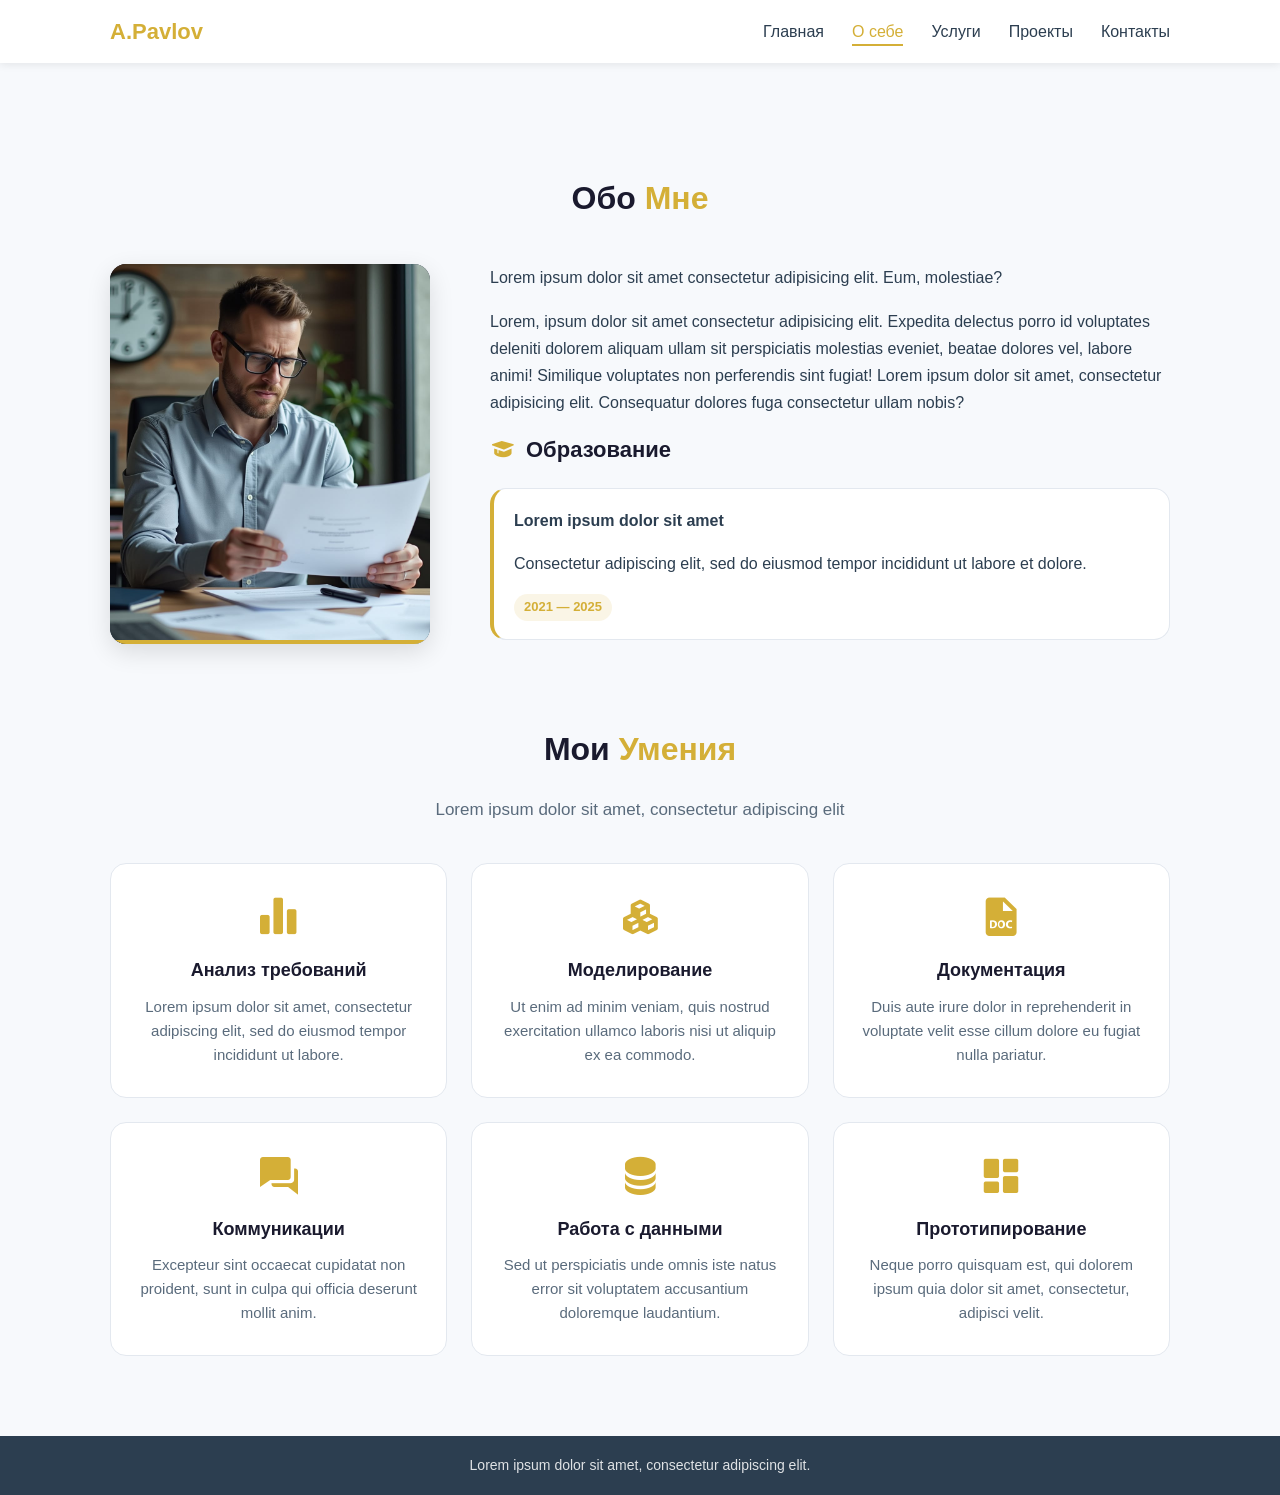
==== about.html @ 717a9bc2 "Верстка стриницы About" ====
<!DOCTYPE html>
<html lang="ru">
<head>
    <meta charset="UTF-8">
    <meta name="viewport" content="width=device-width, initial-scale=1.0">

    <!-- Подключаем общие стили для всех страниц -->
    <link rel="stylesheet" href="css/style.css">
    <!-- Подключаем стили страницы «Главная» -->
    <link rel="stylesheet" href="css/about.css">
    <!-- Подключаем иконки Boxicons -->
    <link href="https://unpkg.com/boxicons@2.1.4/css/boxicons.min.css" rel="stylesheet">

    <title>Обо мне | A.Pavlov</title>
</head>

<body>
    <!-- Шапка сайта с навигационной панелью -->
    <header class="header">
        <div class="container header_inner">
            <!-- Логотип / название сайта -->
            <a href="index.html" class="logo">A.Pavlov</a>

            <!-- Навигационное меню -->
            <nav class="nav">
                <ul class="nav_list">
                    <li class="nav_item"><a href="index.html" class="nav_link">Главная</a></li>
                    <li class="nav_item"><a href="about.html" class="nav_link nav_link--active">О себе</a></li>
                    <li class="nav_item"><a href="services.html" class="nav_link">Услуги</a></li>
                    <li class="nav_item"><a href="projects.html" class="nav_link">Проекты</a></li>
                    <li class="nav_item"><a href="contacts.html" class="nav_link">Контакты</a></li>
                </ul>
            </nav>
        </div>
    </header>

    <section class="about">
        <div class="container">
            <h2 class="section_title">Обо <span>Мне</span></h2>
            <div class="about_content">
                <div class="about_photo">
                    <img src="accets/about.jpg" alt="about_img">
                </div>
                <div class="about_info">
                    <p>Lorem ipsum dolor sit amet consectetur adipisicing elit. Eum, molestiae?</p>
                    <p>Lorem, ipsum dolor sit amet consectetur adipisicing elit. 
                        Expedita delectus porro id voluptates deleniti dolorem aliquam ullam sit 
                        perspiciatis molestias eveniet, beatae dolores vel, labore animi! 
                        Similique voluptates non perferendis sint fugiat! Lorem ipsum dolor sit amet, consectetur adipisicing elit. 
                        Consequatur dolores fuga consectetur ullam nobis?
                    </p>

                    <h3 class="about_edu_title"><i class="bx bxs-graduation"></i> Образование</h3>
                    <div class="about_edu">
                        <div class="about_edu_item">
                            <p class="about_edu_name">Lorem ipsum dolor sit amet</p>
                            <p class="about_edu_text">Consectetur adipiscing elit, sed do eiusmod tempor incididunt ut labore et dolore.</p>
                            <span class="about_edu_year">2021 — 2025</span>
                        </div>
                    </div>
                </div>
            </div>
        </div>
    </section>

    <section class="skills">
        <div class="container">
            <h2 class="section_title">Мои <span>Умения</span></h2>
            <p class="skills_subtitle">Lorem ipsum dolor sit amet, consectetur adipiscing elit</p>

            <div class="skills_grid">
                <article class="skills_card">
                    <i class="bx bxs-bar-chart-alt-2 skills_card_icon"></i>
                    <h3 class="skills_card_title">Анализ требований</h3>
                    <p class="skills_card_text">Lorem ipsum dolor sit amet, consectetur adipiscing elit, sed do eiusmod tempor incididunt ut labore.</p>
                </article>

                <article class="skills_card">
                    <i class="bx bxs-component skills_card_icon"></i>
                    <h3 class="skills_card_title">Моделирование</h3>
                    <p class="skills_card_text">Ut enim ad minim veniam, quis nostrud exercitation ullamco laboris nisi ut aliquip ex ea commodo.</p>
                </article>

                <article class="skills_card">
                    <i class="bx bxs-file-doc skills_card_icon"></i>
                    <h3 class="skills_card_title">Документация</h3>
                    <p class="skills_card_text">Duis aute irure dolor in reprehenderit in voluptate velit esse cillum dolore eu fugiat nulla pariatur.</p>
                </article>

                <article class="skills_card">
                    <i class="bx bxs-conversation skills_card_icon"></i>
                    <h3 class="skills_card_title">Коммуникации</h3>
                    <p class="skills_card_text">Excepteur sint occaecat cupidatat non proident, sunt in culpa qui officia deserunt mollit anim.</p>
                </article>

                <article class="skills_card">
                    <i class="bx bxs-data skills_card_icon"></i>
                    <h3 class="skills_card_title">Работа с данными</h3>
                    <p class="skills_card_text">Sed ut perspiciatis unde omnis iste natus error sit voluptatem accusantium doloremque laudantium.</p>
                </article>

                <article class="skills_card">
                    <i class="bx bxs-dashboard skills_card_icon"></i>
                    <h3 class="skills_card_title">Прототипирование</h3>
                    <p class="skills_card_text">Neque porro quisquam est, qui dolorem ipsum quia dolor sit amet, consectetur, adipisci velit.</p>
                </article>
            </div>
        </div>
    </section>

    <footer class="footer">
        <div class="container">
            <p class="footer_text">Lorem ipsum dolor sit amet, consectetur adipiscing elit.</p>
        </div>
    </footer>
</body>
---- css/style.css ----
:root {
    --accent: #d4af37;
    --accent-hover: #b8962e;
    --text-primary: #2c3e50;
    --text-dark: #1a1a2e;
    --text-muted: #5a6b7c;
    --bg-light: #f7f9fc;
    --bg-white: #ffffff;
    --bg-dark: #1a1a2e;
    --bg-dark-alt: #2c3e50;
    --border: #e3e8ef;
    --radius: 16px;
    --card-shadow: 0 8px 24px rgba(0, 0, 0, 0.12);
}

* {
    margin: 0;
    padding: 0;
    box-sizing: border-box; /* размеры элементов считаются вместе с рамками и отступами */
}

html {
    scroll-behavior: smooth; /* плавная прокрутка страницы */
}

body {
    font-family: "Segoe UI", Arial, sans-serif; /* основной шрифт сайта */
    font-size: 16px;
    line-height: 1.6;
    color: #2c3e50; /* основной цвет текста */
    background-color: #f7f9fc; /* светлый фон страницы */
    display: flex;
    flex-direction: column;
    min-height: 100vh; /* подвал прижимается к низу даже на коротких страницах */
}

/* Убираем стандартное подчёркивание у ссылок */
a {
    text-decoration: none;
    color: inherit;
}

.section_title span {
    color: var(--accent);
    font-weight: 600;
}

/* ---------- Контейнер для ограничения ширины ---------- */
.container {
    width: 100%;
    max-width: 1100px; /* максимальная ширина контента */
    margin: 0 auto; /* центрируем контейнер */
    padding: 0 20px;
}

/* ---------- Шапка сайта и навигация ---------- */
.header {
    background-color: #ffffff; /* белый фон шапки */
    box-shadow: 0 2px 8px rgba(0, 0, 0, 0.08); /* лёгкая тень под шапкой */
    position: sticky;
    top: 0; /* шапка закрепляется сверху при прокрутке */
    z-index: 100;
}

/* Внутренний блок шапки: логотип слева, меню справа */
.header_inner {
    display: flex;
    align-items: center;
    justify-content: space-between;
    padding-top: 14px;
    padding-bottom: 14px;
}

/* Логотип / название сайта */
.logo {
    font-size: 22px;
    font-weight: 700;
    color: #d4af37; /* акцентный цвет логотипа */
    transition: color 0.3s ease;
}

.logo:hover {
    color: #b8962e; /* затемнение логотипа при наведении */
}

/* Список пунктов меню */
.nav_list {
    list-style: none;
    display: flex;
    gap: 28px; /* расстояние между пунктами меню */
}

/* Пункты меню — вид ссылок */
.nav_link {
    font-size: 16px;
    font-weight: 500;
    color: #2c3e50;
    padding-bottom: 4px;
    border-bottom: 2px solid transparent; /* место под активную линию без сдвига */
    transition: color 0.3s ease, border-color 0.3s ease;
}

/* Подсветка текста и нижней линии при наведении */
.nav_link:hover {
    color: #d4af37;
    border-bottom-color: #d4af37;
}

/* Активный пункт меню — текущая страница */
.nav_link--active {
    color: #d4af37;
    border-bottom-color: #d4af37;
}

/* ---------- Базовая кнопка ---------- */
.btn {
    display: inline-block;
    padding: 12px 28px;
    font-size: 16px;
    font-weight: 600;
    border-radius: 30px; /* скруглённая кнопка-«пилюля» */
    cursor: pointer;
    text-align: center;
    transition: background-color 0.3s ease, color 0.3s ease, transform 0.2s ease;
    border: 2px solid transparent;
}

/* Основная (заливная) кнопка — общий вариант, детальнее раскрашивается в home.css */
.btn--primary {
    background-color: #d4af37;
    color: #ffffff;
}

/* Вторичная (контурная) кнопка — общий вариант */
.btn--secondary {
    background-color: transparent;
    border-color: #d4af37;
    color: #d4af37;
}

/* ---------- Подвал сайта ---------- */
.footer {
    margin-top: auto; /* прижимает подвал к низу страницы */
    background-color: #2c3e50;
    color: #ffffff;
    text-align: center;
    padding: 18px 20px;
}

.footer_text {
    font-size: 14px;
    opacity: 0.85;
}
---- css/about.css ----
.about {
    padding-top: 110px;
    padding-bottom: 80px;
    flex: 1;
}

.section_title {
    font-size: 32px;
    font-weight: 700;
    color: var(--text-dark);
    margin-bottom: 40px;
    text-align: center;
}

.about_content {
    display: flex;
    gap: 60px;
    align-items: flex-start;
}

.about_photo {
    flex: 0 0 320px;
    width: 320px;
    height: 380px;
    border-radius: var(--radius);
    background: linear-gradient(135deg, var(--bg-dark), var(--bg-dark-alt));
    display: flex;
    align-items: center;
    justify-content: center;
    box-shadow: var(--card-shadow);
    position: relative;
    overflow: hidden;
}

.about_photo img {
    width: 100%;
    height: 100%;
    object-fit: cover;
    display: block;
}

.about_photo::after {
    content: '';
    position: absolute;
    bottom: 0;
    left: 0;
    right: 0;
    height: 4px;
    background: var(--accent);
}

.about_info {
    flex: 1;
}

.about_info p {
    font-size: 16px;
    color: var(--text-primary);
    line-height: 1.7;
    margin-bottom: 16px;
}

.about_bio {
    font-size: 1.05rem;
    line-height: 1.8;
    color: var(--text-muted);
    margin-bottom: 32px;
}

.about_edu_title {
    font-size: 22px;
    font-weight: 700;
    color: var(--text-dark);
    margin-bottom: 20px;
    display: flex;
    align-items: center;
    gap: 10px;
}

.about_edu_title i {
    font-size: 26px;
    color: var(--accent);
}

.about_edu {
    display: flex;
    flex-direction: column;
    gap: 16px;
}

.about_edu_item {
    background: var(--bg-white);
    border: 1px solid var(--border);
    border-left: 4px solid var(--accent);
    border-radius: var(--radius);
    padding: 18px 20px;
    transition: transform 0.3s ease, box-shadow 0.3s ease;
}

.about_edu_item:hover {
    transform: translateY(-3px);
    box-shadow: var(--card-shadow);
}

.about_edu_name {
    font-size: 16px;
    font-weight: 600;
    color: var(--text-dark);
    margin-bottom: 6px;
}

.about_edu_text {
    font-size: 14px;
    color: var(--text-muted);
    line-height: 1.6;
    margin-bottom: 10px;
}

.about_edu_year {
    display: inline-block;
    font-size: 13px;
    font-weight: 600;
    color: var(--accent);
    background: rgba(212, 175, 55, 0.12);
    padding: 3px 10px;
    border-radius: 20px;
}

@media (max-width: 768px) {
    .about_content {
        flex-direction: column;
        align-items: center;
    }

    .about_photo {
        flex: none;
        width: 260px;
        height: 310px;
    }

    .section_title {
        font-size: 26px;
    }
}

/* ========================================================= */
/* ---------- Секция Skills (Умения) ---------- */
.skills {
    padding-bottom: 80px;
}

.skills_subtitle {
    text-align: center;
    color: var(--text-muted);
    font-size: 17px;
    max-width: 640px;
    margin: -20px auto 40px;
}

.skills_grid {
    display: grid;
    grid-template-columns: repeat(3, 1fr);
    gap: 24px;
}

.skills_card {
    background: var(--bg-white);
    border: 1px solid var(--border);
    border-radius: var(--radius);
    padding: 30px 24px;
    text-align: center;
    transition: transform 0.3s ease, box-shadow 0.3s ease;
}

.skills_card:hover {
    transform: translateY(-6px);
    box-shadow: var(--card-shadow);
}

.skills_card_icon {
    display: inline-block;
    font-size: 46px;
    color: var(--accent);
    margin-bottom: 16px;
}

.skills_card_title {
    font-size: 18px;
    font-weight: 600;
    color: var(--text-dark);
    margin-bottom: 10px;
}

.skills_card_text {
    font-size: 15px;
    color: var(--text-muted);
    line-height: 1.6;
}

@media (max-width: 900px) {
    .skills_grid {
        grid-template-columns: repeat(2, 1fr);
    }
}

@media (max-width: 520px) {
    .skills_grid {
        grid-template-columns: 1fr;
    }
}
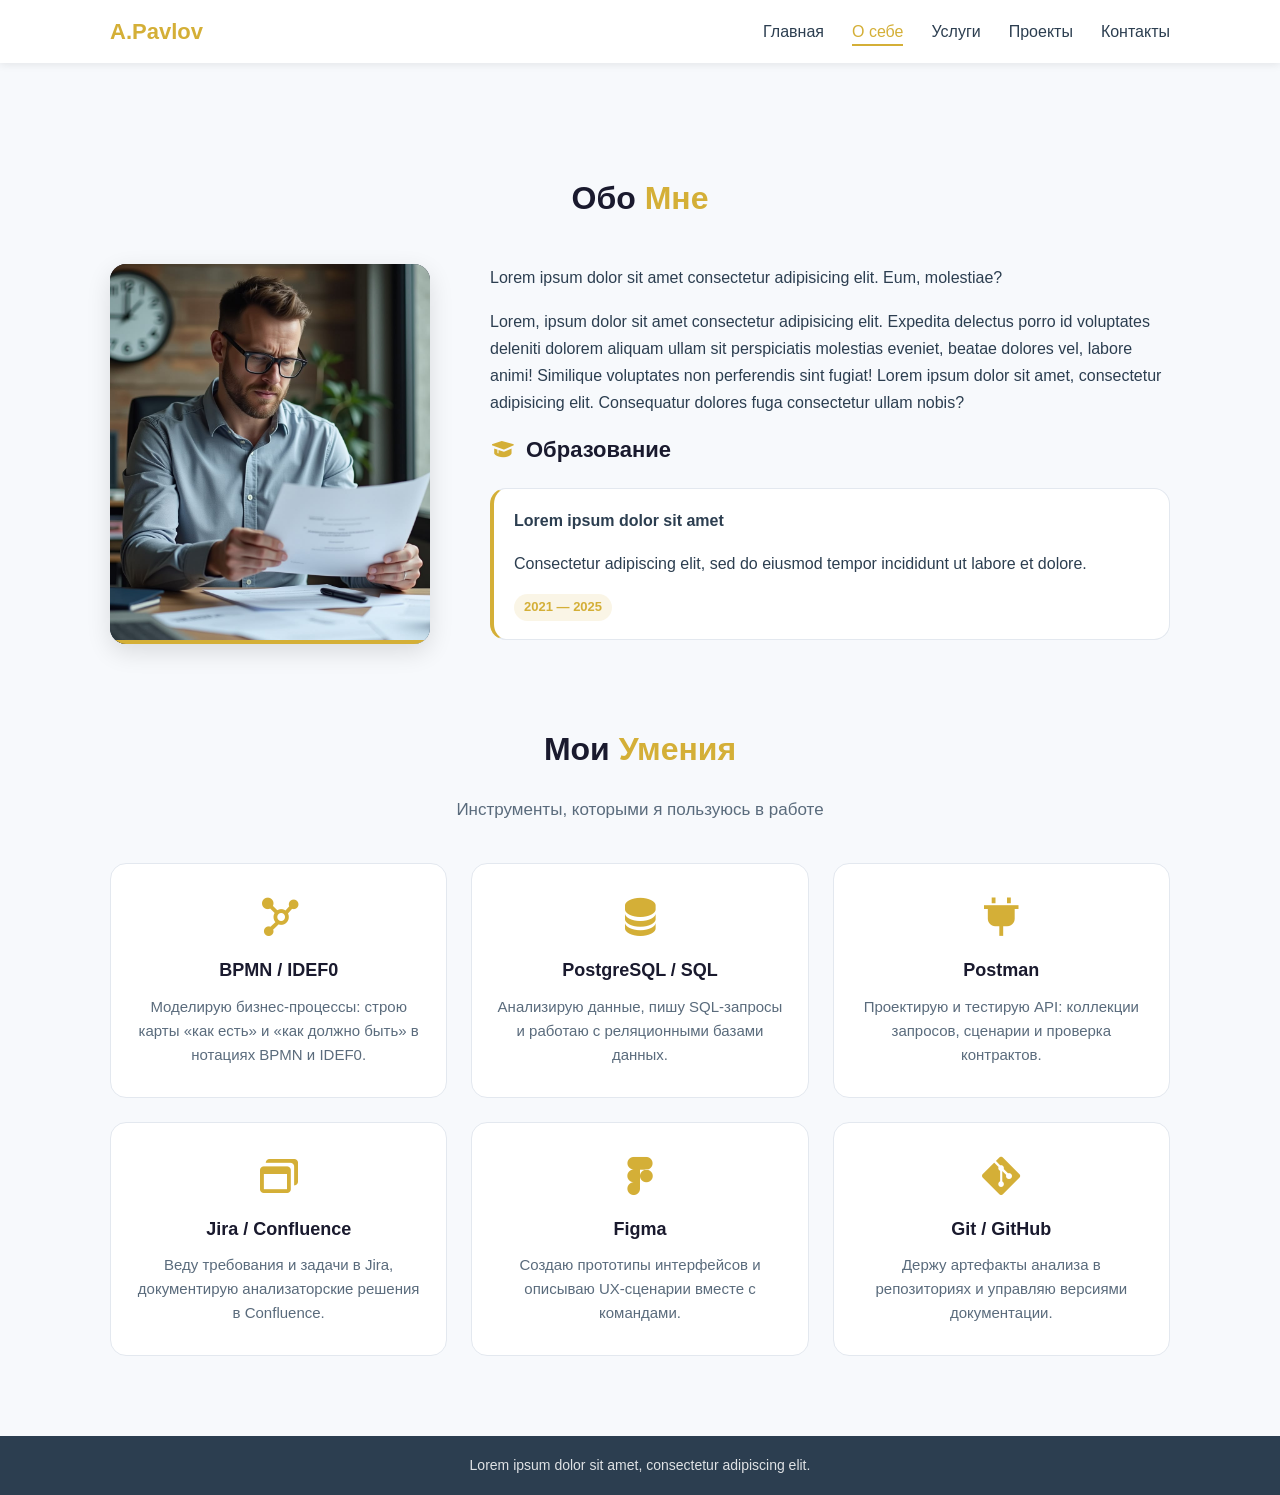
==== commit 1ed287e6: "Реализация страницы Услуг" ====
--- a/about.html
+++ b/about.html
@@ -66,43 +66,43 @@
     <section class="skills">
         <div class="container">
             <h2 class="section_title">Мои <span>Умения</span></h2>
-            <p class="skills_subtitle">Lorem ipsum dolor sit amet, consectetur adipiscing elit</p>
+            <p class="skills_subtitle">Инструменты, которыми я пользуюсь в работе</p>
 
             <div class="skills_grid">
                 <article class="skills_card">
-                    <i class="bx bxs-bar-chart-alt-2 skills_card_icon"></i>
-                    <h3 class="skills_card_title">Анализ требований</h3>
-                    <p class="skills_card_text">Lorem ipsum dolor sit amet, consectetur adipiscing elit, sed do eiusmod tempor incididunt ut labore.</p>
-                </article>
-
-                <article class="skills_card">
-                    <i class="bx bxs-component skills_card_icon"></i>
-                    <h3 class="skills_card_title">Моделирование</h3>
-                    <p class="skills_card_text">Ut enim ad minim veniam, quis nostrud exercitation ullamco laboris nisi ut aliquip ex ea commodo.</p>
-                </article>
-
-                <article class="skills_card">
-                    <i class="bx bxs-file-doc skills_card_icon"></i>
-                    <h3 class="skills_card_title">Документация</h3>
-                    <p class="skills_card_text">Duis aute irure dolor in reprehenderit in voluptate velit esse cillum dolore eu fugiat nulla pariatur.</p>
-                </article>
-
-                <article class="skills_card">
-                    <i class="bx bxs-conversation skills_card_icon"></i>
-                    <h3 class="skills_card_title">Коммуникации</h3>
-                    <p class="skills_card_text">Excepteur sint occaecat cupidatat non proident, sunt in culpa qui officia deserunt mollit anim.</p>
+                    <i class="bx bxs-network-chart skills_card_icon"></i>
+                    <h3 class="skills_card_title">BPMN / IDEF0</h3>
+                    <p class="skills_card_text">Моделирую бизнес-процессы: строю карты «как есть» и «как должно быть» в нотациях BPMN и IDEF0.</p>
                 </article>
 
                 <article class="skills_card">
                     <i class="bx bxs-data skills_card_icon"></i>
-                    <h3 class="skills_card_title">Работа с данными</h3>
-                    <p class="skills_card_text">Sed ut perspiciatis unde omnis iste natus error sit voluptatem accusantium doloremque laudantium.</p>
+                    <h3 class="skills_card_title">PostgreSQL / SQL</h3>
+                    <p class="skills_card_text">Анализирую данные, пишу SQL-запросы и работаю с реляционными базами данных.</p>
                 </article>
 
                 <article class="skills_card">
-                    <i class="bx bxs-dashboard skills_card_icon"></i>
-                    <h3 class="skills_card_title">Прототипирование</h3>
-                    <p class="skills_card_text">Neque porro quisquam est, qui dolorem ipsum quia dolor sit amet, consectetur, adipisci velit.</p>
+                    <i class="bx bxs-plug skills_card_icon"></i>
+                    <h3 class="skills_card_title">Postman</h3>
+                    <p class="skills_card_text">Проектирую и тестирую API: коллекции запросов, сценарии и проверка контрактов.</p>
+                </article>
+
+                <article class="skills_card">
+                    <i class="bx bx-windows skills_card_icon"></i>
+                    <h3 class="skills_card_title">Jira / Confluence</h3>
+                    <p class="skills_card_text">Веду требования и задачи в Jira, документирую анализаторские решения в Confluence.</p>
+                </article>
+
+                <article class="skills_card">
+                    <i class="bx bxl-figma skills_card_icon"></i>
+                    <h3 class="skills_card_title">Figma</h3>
+                    <p class="skills_card_text">Создаю прототипы интерфейсов и описываю UX-сценарии вместе с командами.</p>
+                </article>
+
+                <article class="skills_card">
+                    <i class="bx bxl-git skills_card_icon"></i>
+                    <h3 class="skills_card_title">Git / GitHub</h3>
+                    <p class="skills_card_text">Держу артефакты анализа в репозиториях и управляю версиями документации.</p>
                 </article>
             </div>
         </div>
